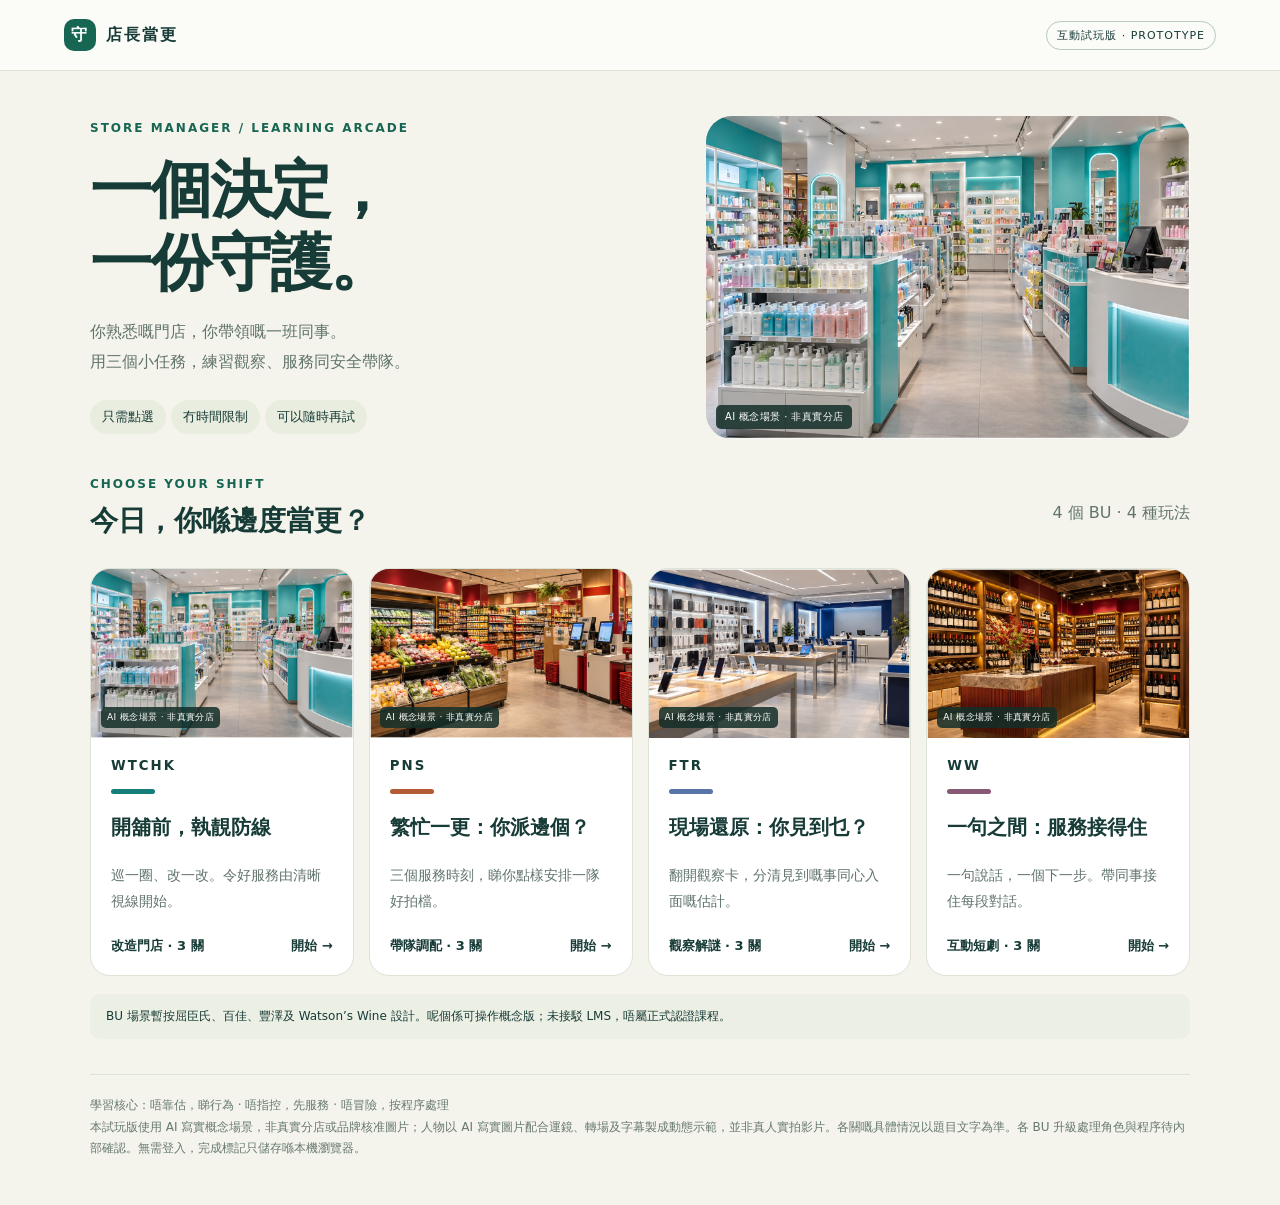
==== store-manager-motion.html @ 6723988e "Add retail learning game prototype with realistic motion scenes" ====
<!doctype html><html lang="zh-HK"><meta charset="utf-8"><meta name="viewport" content="width=device-width,initial-scale=1"><title>店長當更 · 一個決定，一份守護</title>
<style>
:root{--ink:#173b37;--green:#176653;--lime:#d8ee99;--paper:#f5f4ec;--line:#dce3d7;--accent:#176653}*{box-sizing:border-box}body{margin:0;background:var(--paper);color:var(--ink);font-family:system-ui,-apple-system,"Noto Sans TC",sans-serif}button{font:inherit;cursor:pointer}button:focus-visible{outline:3px solid #bc6a24;outline-offset:4px}button:disabled{cursor:default}header{border-bottom:1px solid var(--line);padding:19px max(5vw,20px);display:flex;align-items:center;justify-content:space-between;background:#ffffffaa}.brand{font-weight:850;letter-spacing:2px}.brand span{display:inline-grid;place-items:center;width:32px;height:32px;background:var(--green);color:white;border-radius:10px;margin-right:10px}.tag{font-size:11px;letter-spacing:1px;border:1px solid #b7c9be;padding:6px 10px;border-radius:20px}main{max-width:1150px;margin:auto;padding:45px 25px 25px}.eyebrow{font-size:12px;letter-spacing:2px;font-weight:750;color:var(--green)}h1{font-size:clamp(34px,5vw,62px);line-height:1.18;letter-spacing:-2px;margin:18px 0}h2{font-size:28px;line-height:1.4;margin:10px 0}p{line-height:1.85}.muted{color:#60746b}.hero{display:grid;grid-template-columns:1.2fr 1fr;gap:35px;align-items:center}.hero-art{height:245px;background:#dde8d6;border-radius:26px;position:relative;overflow:hidden}.hero-art svg{width:100%;height:100%}.pill{display:inline-block;padding:8px 12px;border-radius:30px;background:#e8eddf;margin:8px 5px 0 0;font-size:13px}.sectionhead{display:flex;justify-content:space-between;align-items:center;margin:38px 0 18px}.cards{display:grid;grid-template-columns:repeat(4,1fr);gap:15px}.bu{border:1px solid var(--line);border-radius:20px;background:#fff;padding:23px;text-align:left;color:var(--ink);transition:transform .2s,box-shadow .2s;min-height:250px}.bu:hover{transform:translateY(-5px);box-shadow:0 12px 25px #173b3710}.bu small{letter-spacing:2px;font-weight:bold}.bu h3{font-size:22px;margin:20px 0 8px}.bu p{font-size:14px;margin-bottom:22px}.bu .arrow{display:flex;justify-content:space-between;font-size:13px;font-weight:bold}.bu i{display:block;width:44px;height:5px;margin-top:16px;background:var(--tone);border-radius:9px}.foot{font-size:12px;color:#66796f;border-top:1px solid var(--line);margin-top:35px;padding:20px 0;line-height:1.8}.toprow{display:flex;justify-content:space-between;align-items:center;gap:10px}.plain{background:transparent;border:0;color:var(--ink);padding:10px 0}.progress{display:flex;gap:7px;margin:20px 0 28px}.progress span{height:5px;flex:1;background:#dce4d8;border-radius:10px}.progress .done{background:var(--accent)}.gamegrid{display:grid;grid-template-columns:1.1fr 1fr;gap:28px;align-items:start}.scene{background:#e7edde;border-radius:22px;min-height:350px;overflow:hidden;position:relative}.scene svg{width:100%;display:block}.scene-label{padding:18px 20px 0;font-size:12px;font-weight:bold;letter-spacing:1px}.scene-bottom{padding:16px 22px;background:#ffffffa8;line-height:1.7;font-size:14px;min-height:80px}.question{background:white;padding:26px;border-radius:22px;border:1px solid var(--line)}.choice{display:flex;width:100%;gap:13px;text-align:left;padding:15px;margin:10px 0;background:#fff;border:1px solid #d4ded4;border-radius:12px;color:var(--ink);line-height:1.65;transition:background .15s}.choice:hover:not(:disabled){background:#f0f5e8;border-color:var(--accent)}.letter{flex:none;width:26px;height:26px;border-radius:7px;background:#eef2e9;text-align:center;font-size:13px;font-weight:bold}.choice.correct{background:#edf5df;border-color:#6c9349}.choice.wrong{background:#fff2e8;border-color:#bd875e}.primary{background:var(--accent);color:white;border:0;padding:15px 22px;border-radius:12px;font-weight:700;min-height:48px}.secondary{border:1px solid #bccabe;background:transparent;color:var(--ink);padding:14px 22px;border-radius:12px}.feedback{margin-top:20px;padding:20px;background:#f1f5e8;border-radius:14px;animation:appear .3s}.feedback.warn{background:#fff2e6}.feedback p{margin:8px 0 15px;font-size:15px}.kicker{font-size:12px;font-weight:bold;color:#687a6e}.tapzone{display:flex;gap:8px;padding:15px 18px;flex-wrap:wrap}.tapzone button{border:1px solid #bacdb3;background:#ffffffc9;padding:10px;border-radius:10px;color:var(--ink);flex:1;min-height:46px}.tapzone .active{background:var(--ink);color:white}.evidence{padding:16px 20px;background:#fff9;min-height:90px;line-height:1.8}.bubble{margin:24px;padding:22px;background:white;border-radius:18px 18px 18px 3px;font-size:23px;line-height:1.7;box-shadow:0 5px 0 #d2decd}.person{font-size:13px;font-weight:bold;margin:0 25px 25px}.result{text-align:center;max-width:760px;margin:10px auto}.seal{display:grid;place-items:center;width:92px;height:92px;background:var(--lime);border-radius:50%;font-size:43px;margin:auto}.summary{display:grid;grid-template-columns:repeat(3,1fr);gap:12px;text-align:left;margin:26px 0}.summary div{background:white;border:1px solid var(--line);border-radius:15px;padding:18px;line-height:1.8}.actions{display:flex;gap:12px;justify-content:center;flex-wrap:wrap}.notice{background:#ecefe4;border-radius:10px;padding:12px 16px;font-size:12px;line-height:1.8;margin-top:18px}@keyframes appear{from{opacity:0;transform:translateY(7px)}to{opacity:1;transform:translateY(0)}}@media(prefers-reduced-motion:reduce){*{animation:none!important;transition:none!important}}@media(max-width:800px){.hero,.gamegrid{grid-template-columns:1fr}.hero-art{height:190px}.cards{grid-template-columns:repeat(2,1fr)}main{padding-top:25px}.hero{gap:15px}h1{letter-spacing:-1px}.gamegrid{gap:15px}.scene{min-height:0}.scene svg{max-height:230px}.summary{grid-template-columns:1fr}}@media(max-width:440px){.cards{grid-template-columns:1fr}.bu{min-height:180px}.bu h3{margin-top:12px}.tag{font-size:9px}.question{padding:18px}main{padding-left:16px;padding-right:16px}}

.retail-photo{background-image:url("[data-uri]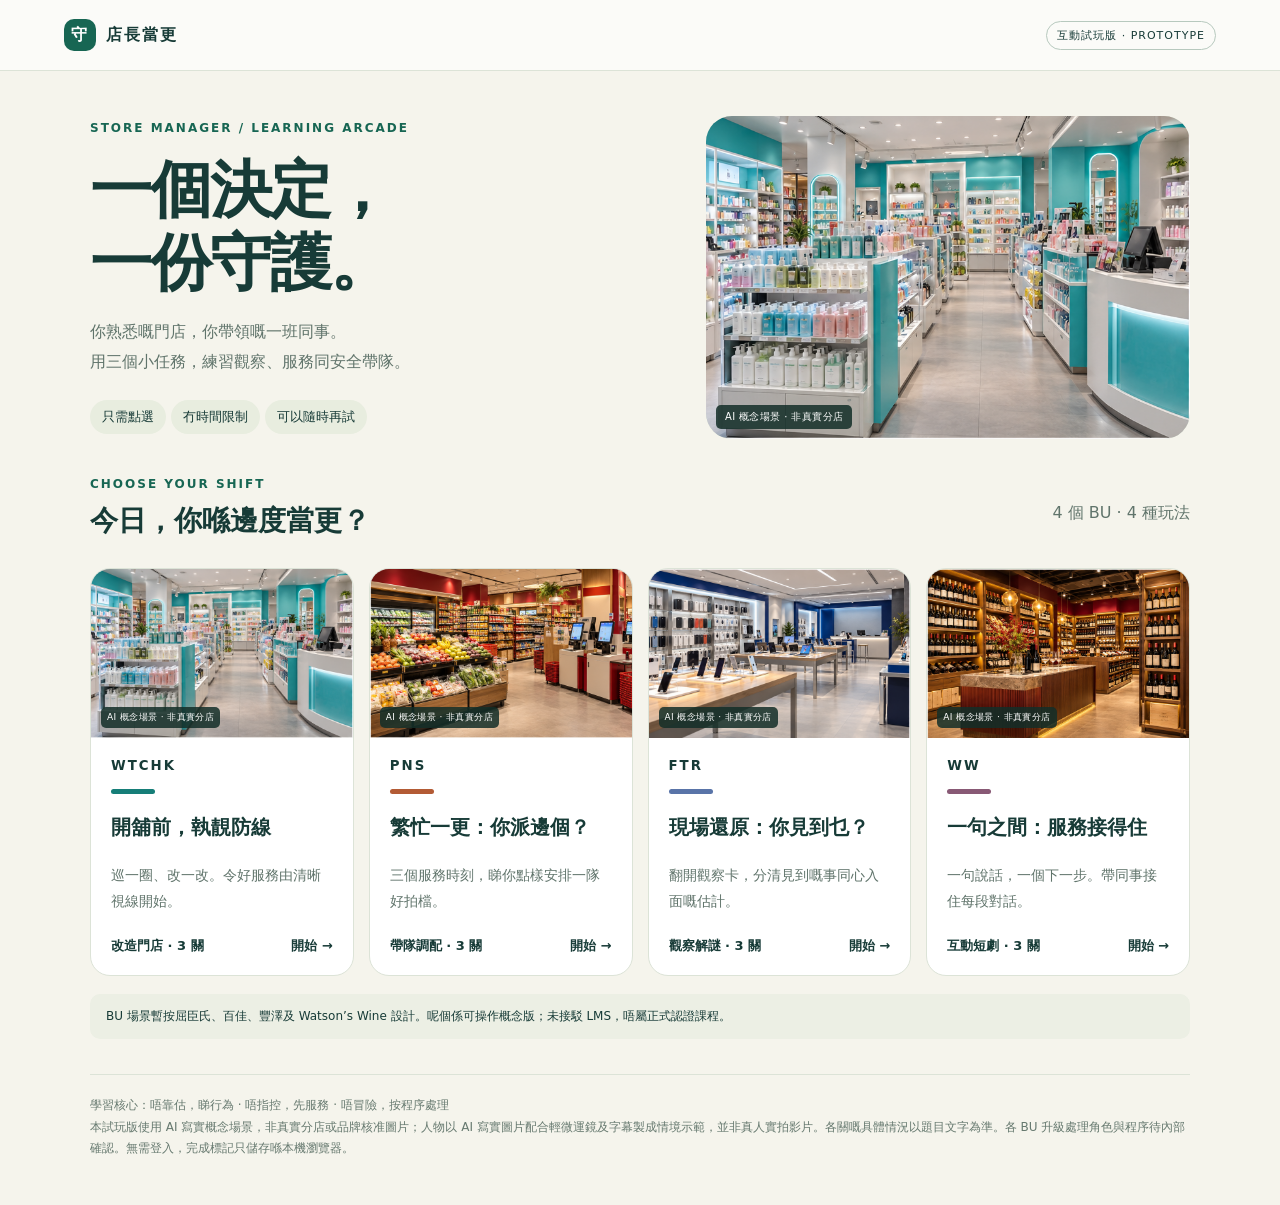
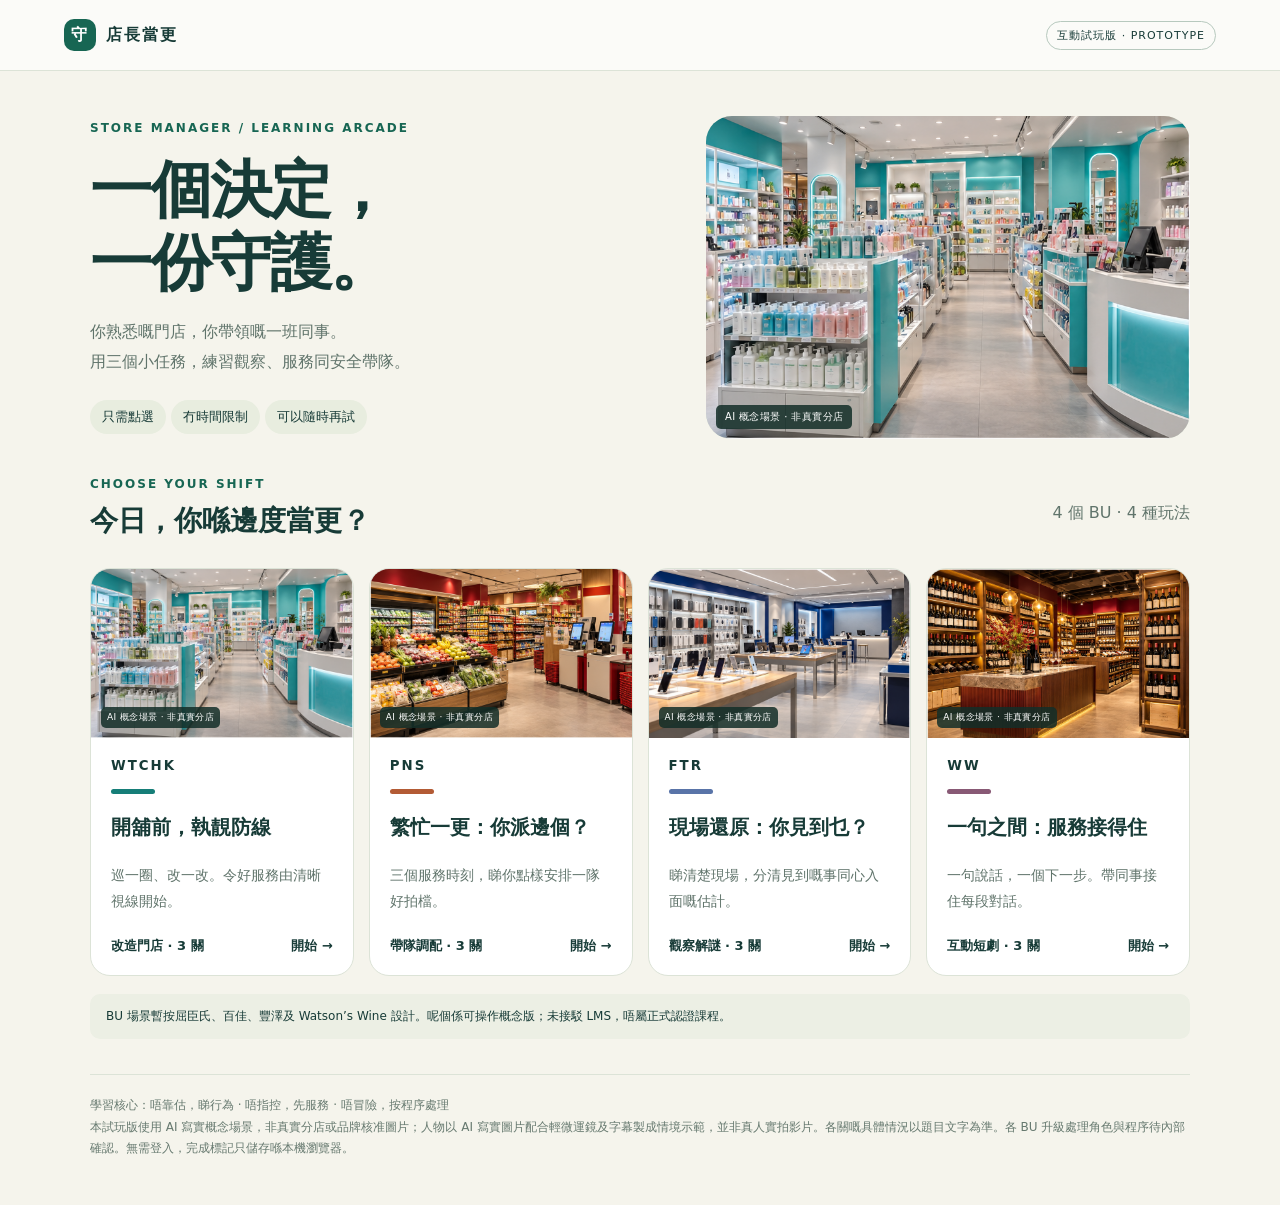
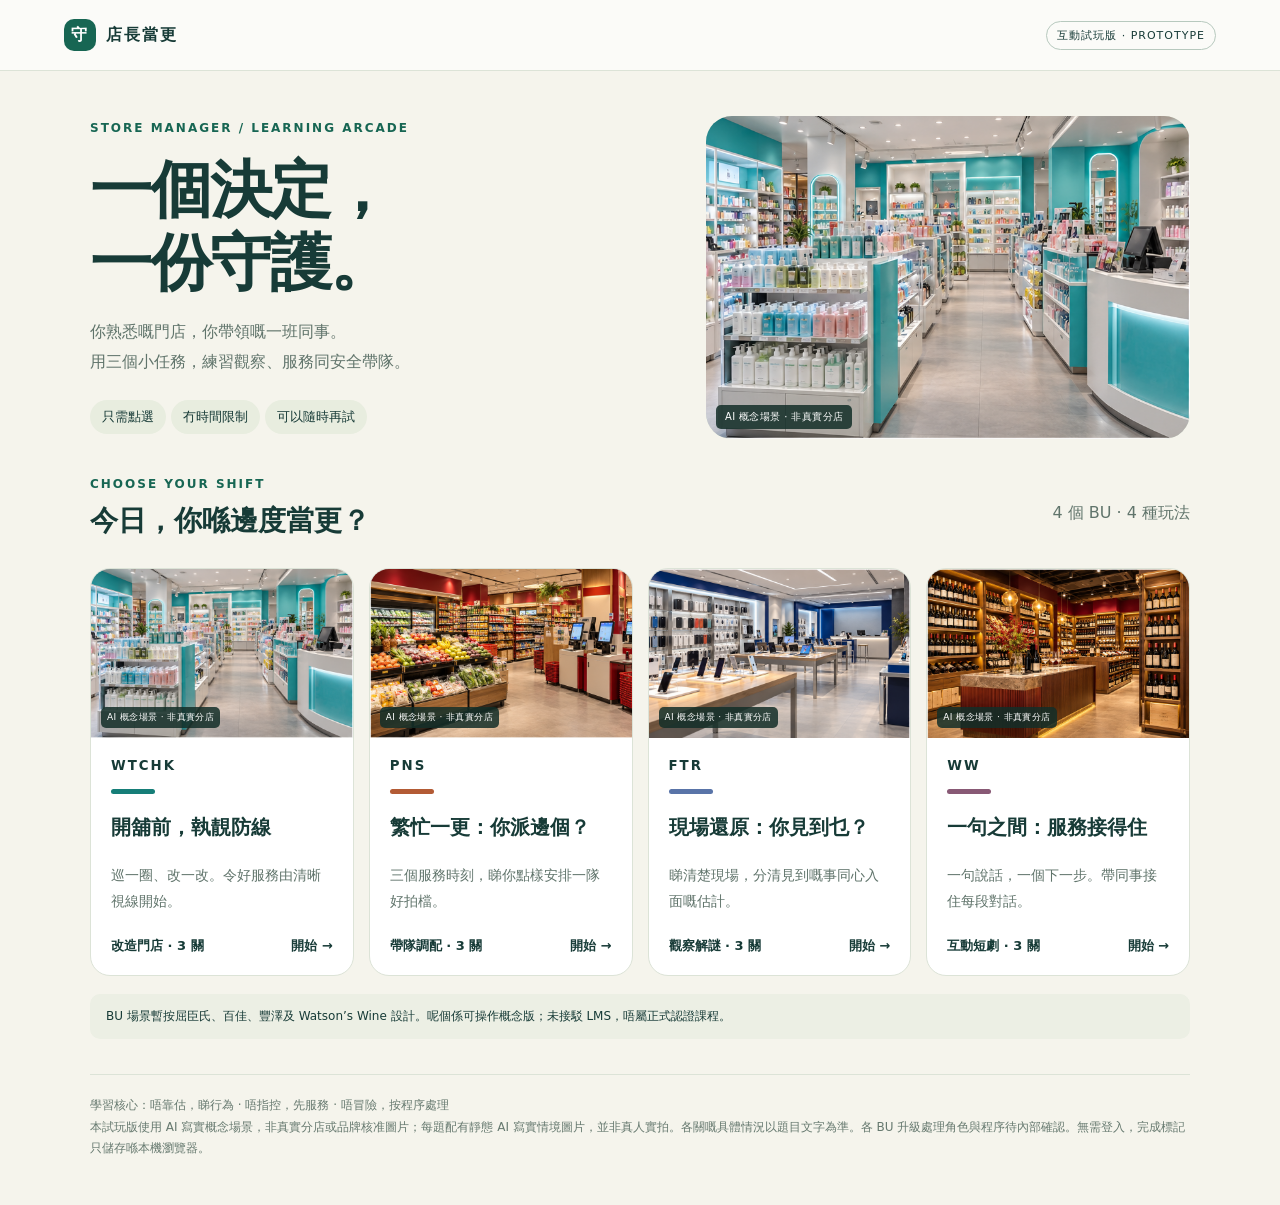
